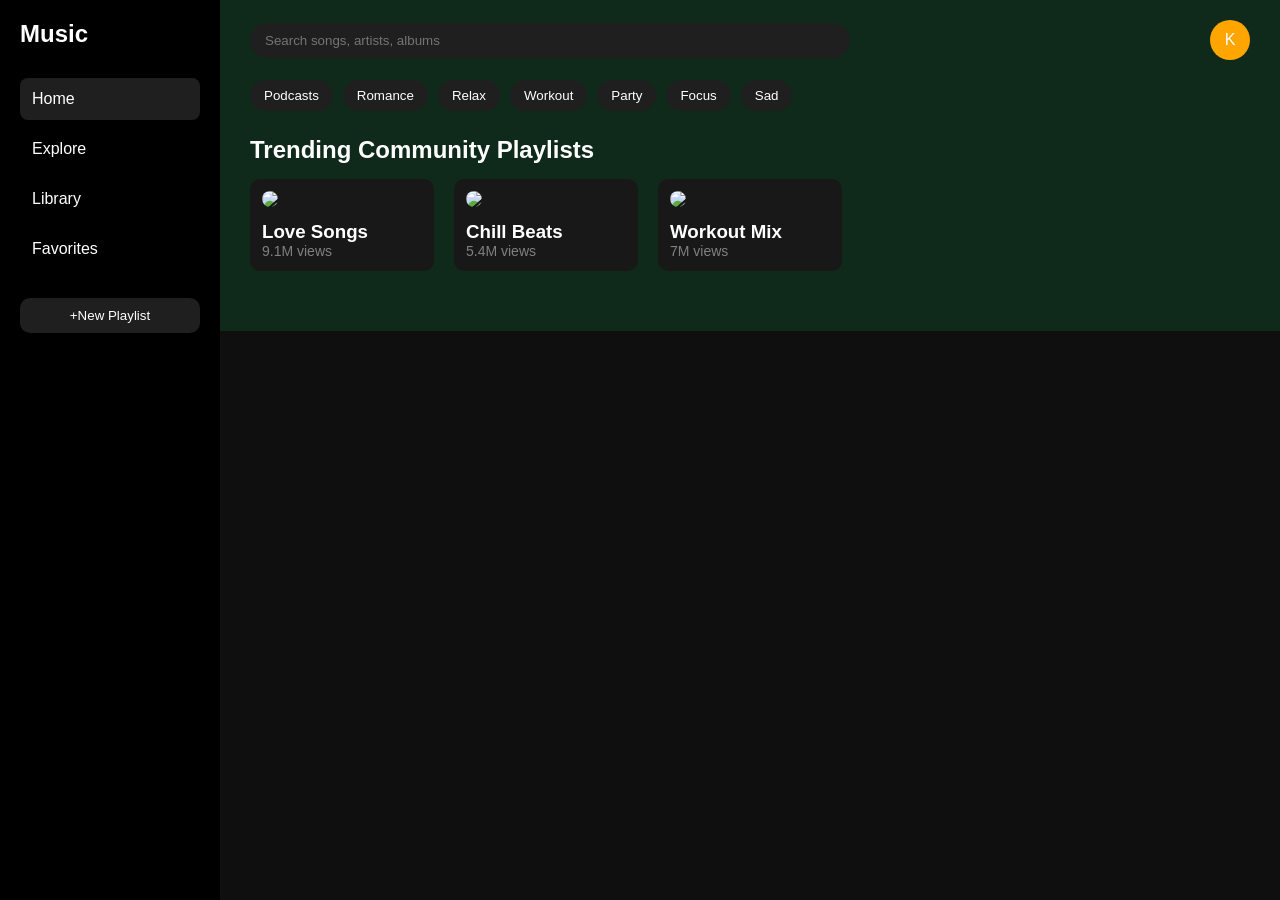
==== index.html @ d83571cf "landing page using HTML CSS" ====
<!DOCTYPE html>
<html lang="en">
<head>
    <meta charset="UTF-8">
    <meta name="viewport" content="width=device-width, initial-scale=1.0">
    <title>Music App</title>
    <link rel="stylesheet" href="style.css">

</head>
<body>
    <!-- SideBar -->
    <aside class="sidebar"> 
        <h2 class="logo">Music</h2>

        <nav>
            <ul>
                <li class="active">Home</li>
                <li>Explore</li>
                <li>Library</li>
                <li>Favorites</li>            
            </ul>
        </nav>

        <button class="playlist-btn">+New Playlist</button>
    </aside>

    <main class="main-content">

        <header class="topbar">
            <input type="text" placeholder="Search songs, artists, albums">
            <div class="profile">K</div>
        </header>

            
        <section class="genres">
            <button>Podcasts</button>
            <button>Romance</button>
            <button>Relax</button>
            <button>Workout</button>
            <button>Party</button>
            <button>Focus</button>
            <button>Sad</button>
        </section>

        <section class="playlist-section">

        <h2>Trending Community Playlists</h2>

        <div class="card-container">

            <article class="music-card">
                <img src="https://picsum.photos/200?1">
                <h3>Love Songs</h3>
                <p>9.1M views</p>
            </article>

            <article class="music-card">
                <img src="https://picsum.photos/200?2">
                <h3>Chill Beats</h3>
                <p>5.4M views</p>
            </article>

            <article class="music-card">
                <img src="https://picsum.photos/200?3">
                <h3>Workout Mix</h3>
                <p>7M views</p>
            </article>


    </main>
</body>
</html>
---- style.css ----
*{
    margin: 0;
    padding: 0;
    box-sizing: border-box;
    font-family: Arial, Helvetica, sans-serif;      
}

body {
    display: flex;  
    background-color: #0f0f0f;
    color: white;
}

.sidebar{
    width: 220px;
    height: 100vh;
    background: #000;
    padding: 20px;
    position: fixed;
}

.logo{
    margin-bottom: 30px;
}

.sidebar ul{
    list-style: none;
}

.sidebar li{
    padding: 12px;
    border-radius: 8px;
    cursor: pointer;
    margin-bottom: 8px;
}

.sidebar li:hover,
.sidebar .active
{
    background: #1f1f1f;;
}

.playlist-btn{
    width: 100%;
    margin-top: 20px;
    padding: 10px;
    border-radius: 10px;
    border: none;
    color: white;
    background: #1f1f1f;
    cursor :pointer;
    
}

.main-content{
    /* background: blue; */
    background-color:#0f2a1a;
    margin-left: 220px;
    padding: 20px 30px;
    width: 100%;
}

.topbar{
    display: flex;
    justify-content: space-between;
    align-items: center;
    margin-bottom: 20px;
}

.topbar input{
    width: 60%;
    padding: 10px 15px;
    border-radius: 20px;
    border: none;
    background: #1f1f1f;
    color: white;
}

.profile{
    width: 40px;
    height: 40px;
    background: orange;
    border-radius: 50%;
    display: flex;
    justify-content: center;
    align-items: center;
}


.genres{
    display: flex;
    gap: 10px;
    margin-bottom: 25px;
    flex-wrap: wrap;
}

.genres button {
    background: #1f1f1f;
    border: none;
    color: white;
    padding: 8px 14px;
    border-radius: 20px;
    cursor: pointer;
}

.genres button:hover {
    background: #333;
}

/* ===== PLAYLIST SECTION ===== */
.playlist-section {
    margin-bottom: 40px;
}

.playlist-section h2 {
    margin-bottom: 15px;
}

.card-container {
    display: grid;
    grid-template-columns: repeat(auto-fill, minmax(180px, 1fr));
    gap: 20px;
}


.music-card {
    background: #181818;
    padding: 12px;
    border-radius: 10px;
    transition: 0.3s;
    cursor: pointer;
}

.music-card img {
    width: 100%;
    border-radius: 8px;
    margin-bottom: 10px;
}

.music-card:hover {
    background: #242424;
    transform: translateY(-5px);
}

.music-card p {
    font-size: 14px;
    color: gray;
}

.music-card.small h4 {
    font-size: 14px;
}
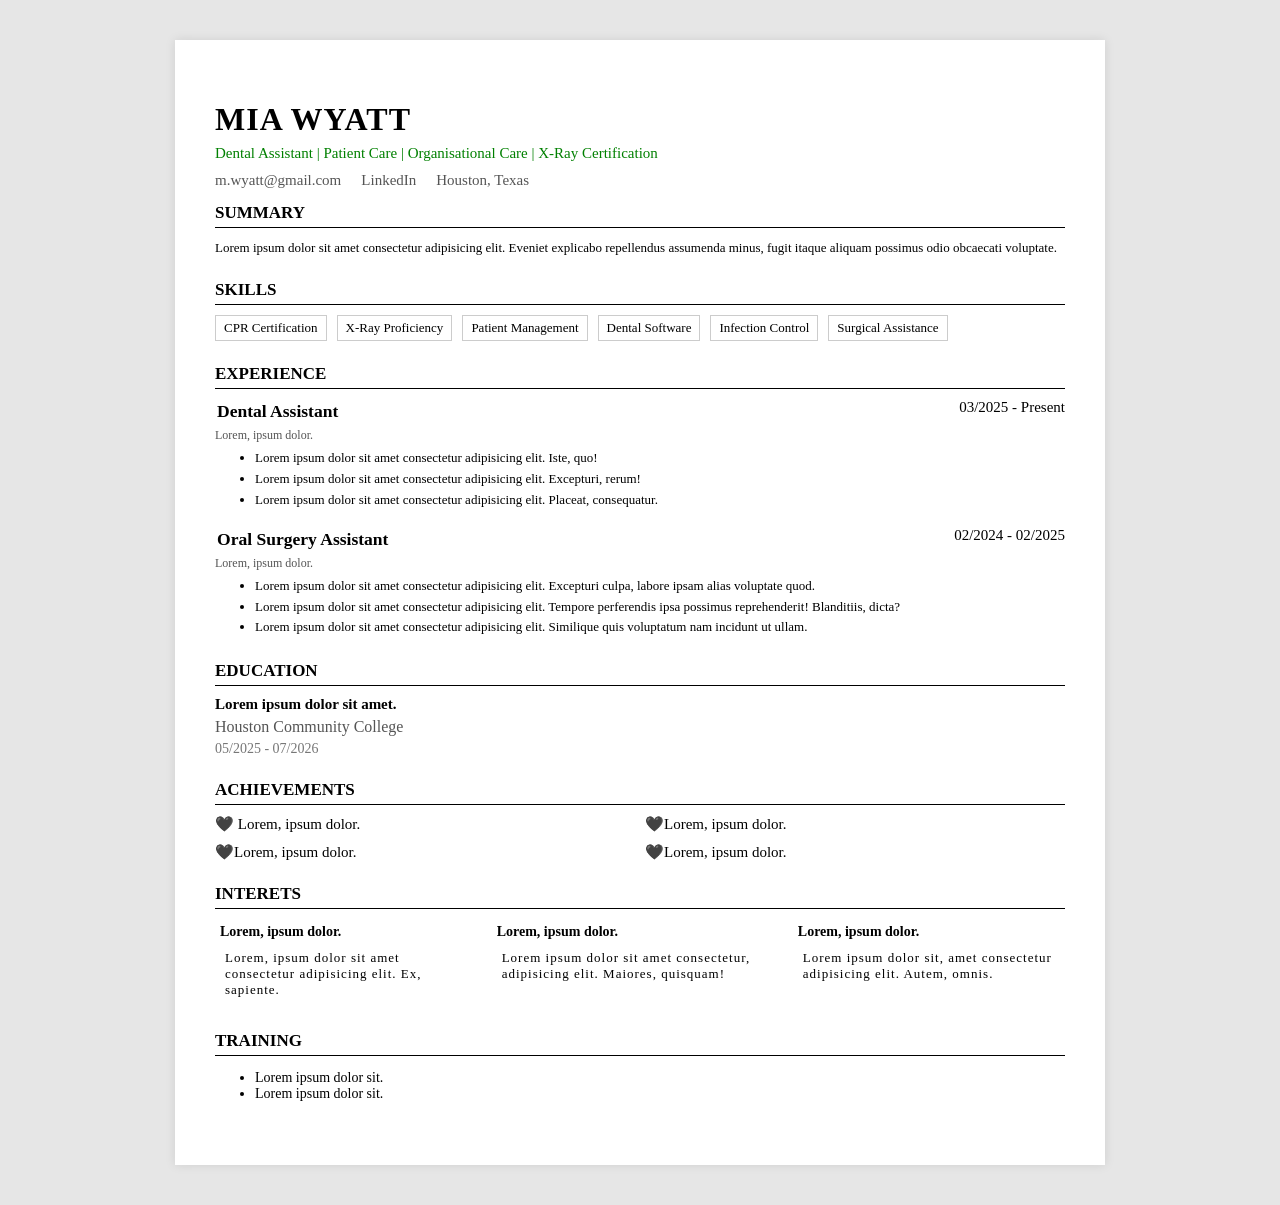
==== commit d0eca709: "Added resume project" ====
--- a/index.html
+++ b/index.html
@@ -3,70 +3,139 @@
 <head>
     <meta charset="UTF-8">
     <meta name="viewport" content="width=device-width, initial-scale=1.0">
-    <title>Music App</title>
-    <link rel="stylesheet" href="style.css">
-
+    <title>Task 1</title>
+    <link rel="stylesheet" href="styles.css"></link>
 </head>
 <body>
-    <!-- SideBar -->
-    <aside class="sidebar"> 
-        <h2 class="logo">Music</h2>
 
-        <nav>
-            <ul>
-                <li class="active">Home</li>
-                <li>Explore</li>
-                <li>Library</li>
-                <li>Favorites</li>            
-            </ul>
-        </nav>
+    <main class="resume">
 
-        <button class="playlist-btn">+New Playlist</button>
-    </aside>
+        <!-- Header -->
+            <header class="header">
+                <h1 class="name"> MIA WYATT</h1>
+                <p class="title">Dental Assistant | Patient Care | Organisational Care | X-Ray Certification</p>
 
-    <main class="main-content">
+                <div class="contact">
+                    <span>m.wyatt@gmail.com</span>
+                    <span>LinkedIn</span>
+                    <span>Houston, Texas</span>
+                </div>
+            </header>
 
-        <header class="topbar">
-            <input type="text" placeholder="Search songs, artists, albums">
-            <div class="profile">K</div>
-        </header>
+        <!--Summary -->
+            <section class="section">
+                <h2 class="section-title">Summary</h2>
+                <p class="summary">
+                    Lorem ipsum dolor sit amet consectetur adipisicing elit. Eveniet explicabo repellendus assumenda minus, fugit itaque aliquam possimus odio obcaecati voluptate.
+                </p>
+            </section>
 
-            
-        <section class="genres">
-            <button>Podcasts</button>
-            <button>Romance</button>
-            <button>Relax</button>
-            <button>Workout</button>
-            <button>Party</button>
-            <button>Focus</button>
-            <button>Sad</button>
-        </section>
+        <!-- Skills -->
+            <section class="section">
+                <h2 class="section-title">Skills</h2>
+                <div class="skills">
+                    <span>CPR Certification</span>
+                    <span>X-Ray Proficiency</span>
+                    <span>Patient Management</span>
+                    <span>Dental Software</span>
+                    <span>Infection Control</span>
+                    <span>Surgical Assistance</span>
 
-        <section class="playlist-section">
+                </div>
 
-        <h2>Trending Community Playlists</h2>
+            </section>
 
-        <div class="card-container">
+            <!--Experience-->
+                <section class="section">
+                    <h2 class="section-title">Experience</h2>
+                        
+                    <article class="job">
+                        <div class="job-header">
+                            <h3>Dental Assistant</h3>
+                            <span class="job-date">03/2025 - Present </span>
+                        </div> 
+                            <p class="job-location">Lorem, ipsum dolor.</p>
+                        
 
-            <article class="music-card">
-                <img src="https://picsum.photos/200?1">
-                <h3>Love Songs</h3>
-                <p>9.1M views</p>
-            </article>
+                        <ul>
+                            <li>Lorem ipsum dolor sit amet consectetur adipisicing elit. Iste, quo!</li>
+                            <li>Lorem ipsum dolor sit amet consectetur adipisicing elit. Excepturi, rerum!</li>
+                            <li>Lorem ipsum dolor sit amet consectetur adipisicing elit. Placeat, consequatur.</li>
+                        </ul>
+                    </article>
 
-            <article class="music-card">
-                <img src="https://picsum.photos/200?2">
-                <h3>Chill Beats</h3>
-                <p>5.4M views</p>
-            </article>
+                    <article class="job">
+                        <div class="job-header">
+                            <h3> Oral Surgery Assistant </h3>
+                            <span class="job-date">02/2024 - 02/2025 </span>
+                        </div>
+                        <p class="job-location"> Lorem, ipsum dolor.</p>
 
-            <article class="music-card">
-                <img src="https://picsum.photos/200?3">
-                <h3>Workout Mix</h3>
-                <p>7M views</p>
-            </article>
+                        <ul>
+                            <li>Lorem ipsum dolor sit amet consectetur adipisicing elit. Excepturi culpa, labore ipsam alias voluptate quod.</li>
+                            <li>Lorem ipsum dolor sit amet consectetur adipisicing elit. Tempore perferendis ipsa possimus reprehenderit! Blanditiis, dicta?</li>
+                            <li>Lorem ipsum dolor sit amet consectetur adipisicing elit. Similique quis voluptatum nam incidunt ut ullam.</li>
+                        </ul>
+
+                    </article>
+                </section>
+            <!--Education  -->
+                <section class="section">
+                    <h2 class="section-title">Education</h2>
+                    <div class="education">
+                        <h3>Lorem ipsum dolor sit amet.</h3>
+                        <p>Houston Community College</p>
+                        <span class="edu-date">05/2025 - 07/2026</span>
+                    </div>
+                </section>
+            <!-- Achievements-->
+                <section class="section">
+                    <h2 class="section-title">Achievements</h2>
+                    <div class="achievements">
+                        <div class="achiev">
+                            Lorem, ipsum dolor.
+                        </div>
+                        <div class="achiev">Lorem, ipsum dolor.</div>
+                        <div class="achiev">Lorem, ipsum dolor.</div>
+                        <div class="achiev">Lorem, ipsum dolor.
+                        </div>
+                    </div>
+                </section>
+
+                <section class="section">
+                    <h2 class="section-title">Interets</h2>
+                    <div class="interests">
+                        <div class="interest">
+                            <h5>Lorem, ipsum dolor.</h3>
+                            <p>Lorem, ipsum dolor sit amet consectetur adipisicing elit. Ex, sapiente.
+
+                            </p>
+                        </div>
+                        
+                        <div class="interest">
+                            <h5>Lorem, ipsum dolor.</h3>
+                            <p>Lorem ipsum dolor sit amet consectetur, adipisicing elit. Maiores, quisquam!</p>
+                        </div>
+                        <div class="interest">
+                            <h5>Lorem, ipsum dolor.</h3>
+                            <p>Lorem ipsum dolor sit, amet consectetur adipisicing elit. Autem, omnis.</p>
+                        </div>                        
+                    </div>
+
+                </section>
+
+                <section class="section">
+                    <h2 class="section-title"> Training</h2>
+                    <ul class="training">
+                    <li>Lorem ipsum dolor sit.</li>
+                    <li>Lorem ipsum dolor sit.</li>
+                </ul>
+                </section>
+                    
+                
+    </main>
 
 
-    </main>
+
 </body>
 </html>
--- a/styles.css
+++ b/styles.css
@@ -0,0 +1,156 @@
+body{
+    /* background-color:aliceblue; */
+    font-family: 'Times New Roman', Times, serif;
+    color: black;
+    /* margin: 0; */
+    background-color: #e6e6e6;
+}
+
+.resume{
+    width: 850px;
+    background-color: white;
+    margin: 40px auto;
+    padding: 40px;
+    box-shadow: 0px 0px 10px rgba(0,0,0,0.1);
+}
+
+.name{
+    font-size: 32px;
+    font-weight: 700;
+    letter-spacing: 1px;
+}
+
+.title{
+    font-size: 15px;
+    color: green;
+    margin-top: -15px;
+}
+
+.contact{
+    font-size: 15px;
+    display: flex;
+    gap: 20px;
+    margin-top: -5px;
+    color: #555
+}
+
+.section{
+    margin-bottom: 23px;
+    /* background-color: red; */
+}
+
+.section-title{
+    /* background-color: blue; */
+    font-size: 17px;
+    font-weight: 700;
+    text-transform: uppercase;
+    border-bottom: 1px solid black;
+    margin-bottom: 10px;
+    padding-bottom: 4px;
+}
+
+.summary{
+    margin-top: 1px;
+    font-size: 13px;
+    line-height: 1.5;
+}
+
+.skills{
+    display: flex;
+    flex-wrap:wrap;
+    gap: 10px;
+}
+
+.skills span{
+    border: 1px solid #ccc;
+    padding:4px 8px;
+    font-size: 13px;
+}
+
+.job{
+    margin-bottom: 16px;
+}
+
+.job-header{
+    display: flex;
+    justify-content: space-between;
+    font-weight: 400;
+    font-size: 15px;
+}
+
+.job-header h3{
+    margin: 2px;
+}
+
+.job-location{
+    margin: 4px 0;
+    font-size: 12px;
+    color: #555;
+}
+
+.job ul{
+    /* padding-left: 18px; */
+    font-size: 13px;
+    line-height: 1.6;
+    margin-top: 5px;
+}
+
+.education h3{
+    font-size: 15px;
+    font-weight: 600;
+    margin-top: 5px; 
+     margin-bottom: 5px;
+}
+
+.education p{
+    margin-top: 3px;
+    margin-bottom: 3px;
+    color: #555
+}
+
+.edu-date{
+    font-size: 14px;
+    margin-top: 3px;
+    color: #777;
+}
+
+.achievements{
+    display:grid;
+    grid-template-columns: repeat(2, 1fr);
+    gap: 10px;
+}
+
+.achiev{
+    font-size: 15px;
+    /* padding-left: 14px; */
+}
+
+.achiev::before{
+    content: "🖤";
+    
+}
+
+.interests{
+    display: flex;
+    justify-content: space-between;
+    gap:10px;
+}
+
+.interest h5{
+    font-size: 14px;
+    margin: 5px;
+}
+
+.interest p{
+    font-size: 13px;
+    margin: 10px;
+    letter-spacing: 1px
+}
+
+.training{
+    font-size: 14px;
+}
+
+
+
+
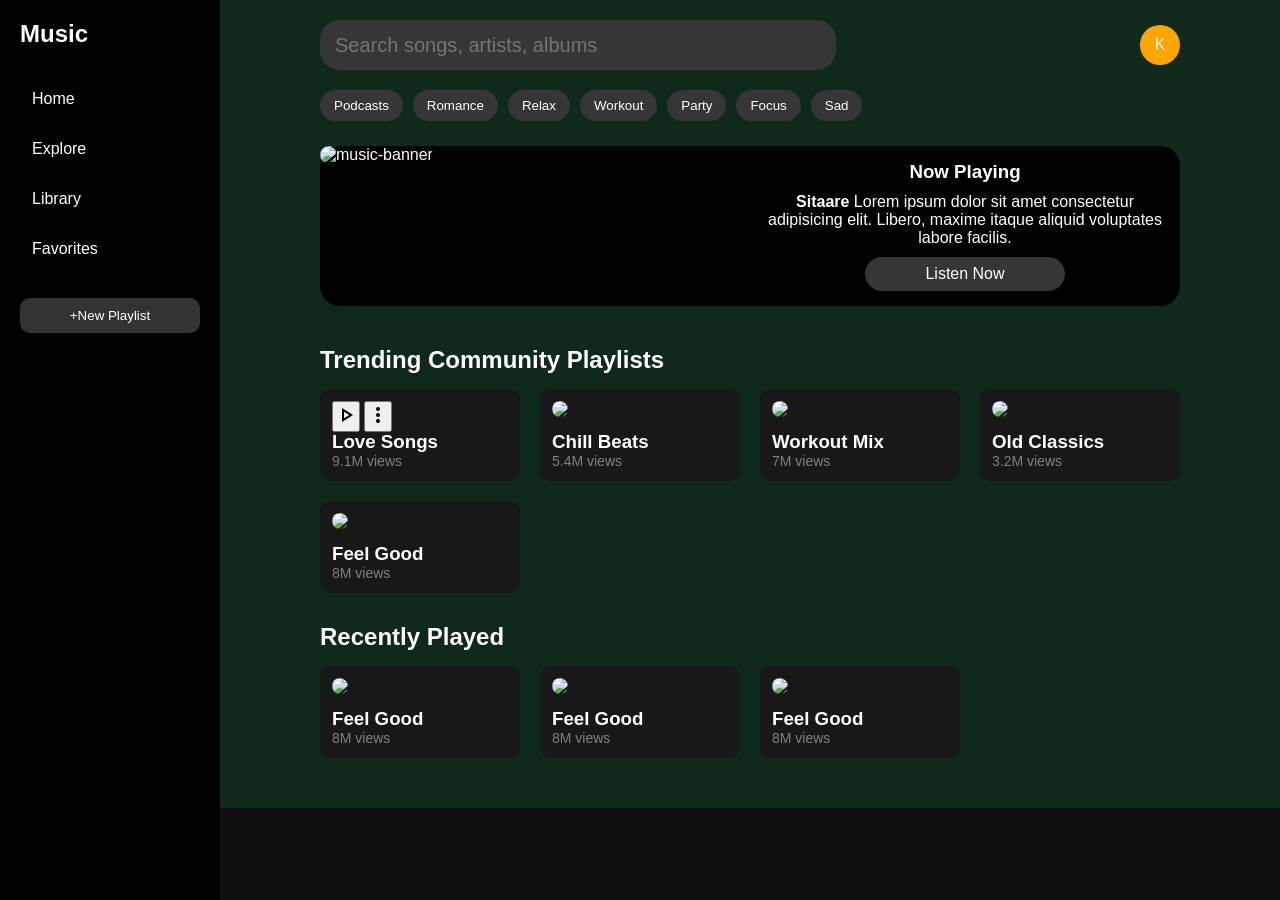
==== commit 9adbcffb: "Added Hero element" ====
--- a/index.html
+++ b/index.html
@@ -3,139 +3,139 @@
 <head>
     <meta charset="UTF-8">
     <meta name="viewport" content="width=device-width, initial-scale=1.0">
-    <title>Task 1</title>
-    <link rel="stylesheet" href="styles.css"></link>
+    <title>Music App</title>
+    <link rel="stylesheet" href="style.css">
+    <link rel="stylesheet" href="https://fonts.googleapis.com/css2?family=Material+Symbols+Outlined" />
 </head>
 <body>
+    <!-- SideBar -->
+    <aside class="sidebar"> 
+        <h2 class="logo">Music</h2>
 
-    <main class="resume">
+        <nav>
+            <ul>
+                <li class="active">
+                    <a href="index.html">Home</a>
+                </li>
+                <li>
+                    <a href="explore.html">Explore</a>
+                </li>
+                <li>Library</li>
+                <li>Favorites</li>            
+            </ul>
+        </nav>
 
-        <!-- Header -->
-            <header class="header">
-                <h1 class="name"> MIA WYATT</h1>
-                <p class="title">Dental Assistant | Patient Care | Organisational Care | X-Ray Certification</p>
+        <button class="playlist-btn">+New Playlist</button>
+    </aside>
 
-                <div class="contact">
-                    <span>m.wyatt@gmail.com</span>
-                    <span>LinkedIn</span>
-                    <span>Houston, Texas</span>
+    <main class="main-content">
+
+        <header class="topbar">
+            <input type="text" placeholder="Search songs, artists, albums">
+            <div class="profile">K</div>
+        </header>
+
+            
+        <section class="genres">
+            <button>Podcasts</button>
+            <button>Romance</button>
+            <button>Relax</button>
+            <button>Workout</button>
+            <button>Party</button>
+            <button>Focus</button>
+            <button>Sad</button>
+        </section>
+
+        <section class="hero">
+            <div class="hero-img">
+                <img src="https://picsum.photos/200?9" alt="music-banner">
+            </div>
+
+            <div class="hero-content">
+                <h3>Now Playing</h1>
+                <p>
+                    <Strong>Sitaare</Strong> Lorem ipsum dolor sit amet consectetur adipisicing elit. Libero, maxime itaque aliquid voluptates labore facilis.
+                </p>
+                <a href="" class="cta-btn"> Listen Now</a>
+                
+
+            </div>
+        </section>
+
+        <section class="playlist-section">
+
+        <h2>Trending Community Playlists</h2>
+
+        <div class="card-container">
+
+            <article class="music-card">
+                <div class="card-img">
+                    <img src="https://picsum.photos/200?1">
+    
+                    <div class="overlay">
+                        <button class="ply-btn">
+                            <span class="material-symbols-outlined">play_arrow</span>
+                        </button>
+                        <button class="dots-btn">
+                            <span class="material-symbols-outlined">more_vert</span>
+                        </button>
+                    </div>
                 </div>
-            </header>
+                <h3>Love Songs</h3>
+                <p>9.1M views</p>
+            </article>
 
-        <!--Summary -->
-            <section class="section">
-                <h2 class="section-title">Summary</h2>
-                <p class="summary">
-                    Lorem ipsum dolor sit amet consectetur adipisicing elit. Eveniet explicabo repellendus assumenda minus, fugit itaque aliquam possimus odio obcaecati voluptate.
-                </p>
-            </section>
+            <article class="music-card">
+                <img src="https://picsum.photos/200?2">
+                <h3>Chill Beats</h3>
+                <p>5.4M views</p>
+            </article>
 
-        <!-- Skills -->
-            <section class="section">
-                <h2 class="section-title">Skills</h2>
-                <div class="skills">
-                    <span>CPR Certification</span>
-                    <span>X-Ray Proficiency</span>
-                    <span>Patient Management</span>
-                    <span>Dental Software</span>
-                    <span>Infection Control</span>
-                    <span>Surgical Assistance</span>
+            <article class="music-card">
+                <img src="https://picsum.photos/200?3">
+                <h3>Workout Mix</h3>
+                <p>7M views</p>
+            </article>
+                        <article class="music-card">
+                <img src="https://picsum.photos/200?4">
+                <h3>Old Classics</h3>
+                <p>3.2M views</p>
+            </article>
 
-                </div>
+            <article class="music-card">
+                <img src="https://picsum.photos/200?5">
+                <h3>Feel Good</h3>
+                <p>8M views</p>
+            </article>
+        </div>
+        </section>
 
-            </section>
+        <section class="playlist-section">
+            <h2>Recently Played</h2>
 
-            <!--Experience-->
-                <section class="section">
-                    <h2 class="section-title">Experience</h2>
-                        
-                    <article class="job">
-                        <div class="job-header">
-                            <h3>Dental Assistant</h3>
-                            <span class="job-date">03/2025 - Present </span>
-                        </div> 
-                            <p class="job-location">Lorem, ipsum dolor.</p>
-                        
+            <div class="card-container">
+                <article class="music-card">
+                    <img src="https://picsum.photos/200?6">
+                    <h3>Feel Good</h3>
+                    <p>8M views</p>
+                </article>
 
-                        <ul>
-                            <li>Lorem ipsum dolor sit amet consectetur adipisicing elit. Iste, quo!</li>
-                            <li>Lorem ipsum dolor sit amet consectetur adipisicing elit. Excepturi, rerum!</li>
-                            <li>Lorem ipsum dolor sit amet consectetur adipisicing elit. Placeat, consequatur.</li>
-                        </ul>
-                    </article>
+                <article class="music-card">
+                    <img src="https://picsum.photos/200?7">
+                    <h3>Feel Good</h3>
+                    <p>8M views</p>
+                </article>
 
-                    <article class="job">
-                        <div class="job-header">
-                            <h3> Oral Surgery Assistant </h3>
-                            <span class="job-date">02/2024 - 02/2025 </span>
-                        </div>
-                        <p class="job-location"> Lorem, ipsum dolor.</p>
+                <article class="music-card">
+                    <img src="https://picsum.photos/200?8">
+                    <h3>Feel Good</h3>
+                    <p>8M views</p>
+                </article>
 
-                        <ul>
-                            <li>Lorem ipsum dolor sit amet consectetur adipisicing elit. Excepturi culpa, labore ipsam alias voluptate quod.</li>
-                            <li>Lorem ipsum dolor sit amet consectetur adipisicing elit. Tempore perferendis ipsa possimus reprehenderit! Blanditiis, dicta?</li>
-                            <li>Lorem ipsum dolor sit amet consectetur adipisicing elit. Similique quis voluptatum nam incidunt ut ullam.</li>
-                        </ul>
+            </div>
 
-                    </article>
-                </section>
-            <!--Education  -->
-                <section class="section">
-                    <h2 class="section-title">Education</h2>
-                    <div class="education">
-                        <h3>Lorem ipsum dolor sit amet.</h3>
-                        <p>Houston Community College</p>
-                        <span class="edu-date">05/2025 - 07/2026</span>
-                    </div>
-                </section>
-            <!-- Achievements-->
-                <section class="section">
-                    <h2 class="section-title">Achievements</h2>
-                    <div class="achievements">
-                        <div class="achiev">
-                            Lorem, ipsum dolor.
-                        </div>
-                        <div class="achiev">Lorem, ipsum dolor.</div>
-                        <div class="achiev">Lorem, ipsum dolor.</div>
-                        <div class="achiev">Lorem, ipsum dolor.
-                        </div>
-                    </div>
-                </section>
+        </section>
 
-                <section class="section">
-                    <h2 class="section-title">Interets</h2>
-                    <div class="interests">
-                        <div class="interest">
-                            <h5>Lorem, ipsum dolor.</h3>
-                            <p>Lorem, ipsum dolor sit amet consectetur adipisicing elit. Ex, sapiente.
-
-                            </p>
-                        </div>
-                        
-                        <div class="interest">
-                            <h5>Lorem, ipsum dolor.</h3>
-                            <p>Lorem ipsum dolor sit amet consectetur, adipisicing elit. Maiores, quisquam!</p>
-                        </div>
-                        <div class="interest">
-                            <h5>Lorem, ipsum dolor.</h3>
-                            <p>Lorem ipsum dolor sit, amet consectetur adipisicing elit. Autem, omnis.</p>
-                        </div>                        
-                    </div>
-
-                </section>
-
-                <section class="section">
-                    <h2 class="section-title"> Training</h2>
-                    <ul class="training">
-                    <li>Lorem ipsum dolor sit.</li>
-                    <li>Lorem ipsum dolor sit.</li>
-                </ul>
-                </section>
-                    
-                
     </main>
-
-
-
 </body>
 </html>
--- a/style.css
+++ b/style.css
@@ -0,0 +1,232 @@
+*{
+    margin: 0;
+    padding: 0;
+    box-sizing: border-box;
+    font-family: Arial, Helvetica, sans-serif;      
+}
+
+body {
+    display: flex;  
+    background-color: #0f0f0f;
+    /* background-color: white; */
+    color: white;
+}
+
+.sidebar{
+    width: 220px;
+    height: 100vh;
+    background: #000;
+    padding: 20px;
+    position: fixed;
+}
+
+.logo{
+    margin-bottom: 30px;
+}
+
+.sidebar ul{
+    list-style: none;
+}
+
+.sidebar li{
+    padding: 12px;
+    border-radius: 8px;
+    cursor: pointer;
+    margin-bottom: 8px;
+}
+
+.sidebar li:hover
+/* .sidebar .active */
+{
+    background: #333;
+    
+}
+
+.sidebar a{
+    text-decoration: none;
+    color: white;
+}
+
+.playlist-btn{
+    width: 100%;
+    margin-top: 20px;
+    padding: 10px;
+    border-radius: 10px;
+    border: none;
+    color: white;
+    background: #333;
+    cursor :pointer; 
+}
+
+.main-content{
+    /* background: blue; */
+    background-color:#0f2a1a;
+    margin-left: 220px;
+    padding: 20px 100px;
+    width: 100%;
+}
+
+.topbar{
+    display: flex;
+    justify-content: space-between;
+    align-items: center;
+    margin-bottom: 20px;
+}
+
+.topbar input{
+    width: 60%;
+    height: 50px;
+    padding: 10px 15px;
+    border-radius: 20px;
+    border: none;
+    background: #363636;
+    color: white;
+    font-size: 20px;
+}
+
+.profile{
+    width: 40px;
+    height: 40px;
+    background: orange;
+    border-radius: 50%;
+    display: flex;
+    justify-content: center;
+    align-items: center;
+}
+
+
+.genres{
+    display: flex;
+    gap: 10px;
+    margin-bottom: 25px;
+    flex-wrap: wrap;
+}
+
+.genres button {
+    background: #363636;
+    border: none;
+    color: white;
+    padding: 8px 14px;
+    border-radius: 20px;
+    cursor: pointer;
+}
+
+.genres button:hover {
+    background: #333;
+}
+
+.playlist-section{
+    margin-bottom: 30px;
+}
+
+.playlist-section h2{
+    margin-bottom: 15px;
+}
+
+.card-container{
+    display: grid;
+    grid-template-columns: repeat(auto-fill, minmax(180px, 1fr));
+    gap: 20px
+}
+
+.music-card{
+    background: #181818;
+    padding: 12px;
+    border-radius: 10px;
+    cursor: pointer;
+    transition: 0.3s;
+}
+
+.music-card:hover{
+    background: #242424;
+    transform:translateY(-5px);
+}
+
+
+.music-card img{
+    width: 100%;
+    border-radius: 8px;
+    margin-bottom: 10px;
+}
+
+.music-card p{
+    font-size: 14px;
+    color: gray;
+}
+
+
+.card-img{
+position: relative;
+
+}
+
+.overlay{
+    position: absolute;
+    top:0;
+    left: 0;
+    right: 0;
+    bottom: 0;
+}
+
+.hero{
+    display: flex;
+    /* height: 150px; */
+    background : black;
+    margin-bottom: 40px;
+    border: 1px;
+    border-radius: 20px;
+    
+}
+
+.hero-img{
+    width:50%;
+}
+.hero-img img{
+    border-radius: 20px;
+    width: 100%;
+    height: 180px;
+}
+
+.hero-content{
+    width: 50%;
+    padding:15px;
+
+    display: flex;
+    flex-direction: column;
+    justify-content: center;
+    gap: 10px;
+    text-align: center;
+}
+
+.hero-content a{
+    text-decoration: none;
+    background: #363636;
+    border: none;
+    color: white;
+    padding: 8px 14px;
+    border-radius: 20px;
+    cursor: pointer;
+    width: 50%;
+    align-self: center;
+}
+
+@media (max-width: 600px){
+
+    .hero{
+        flex-direction: column;
+    }
+
+    .hero-img,
+    .hero-content{
+        width: 100%;
+    }
+
+    .hero-img{
+        height: 200px;
+    }
+}
+
+
+
+
+
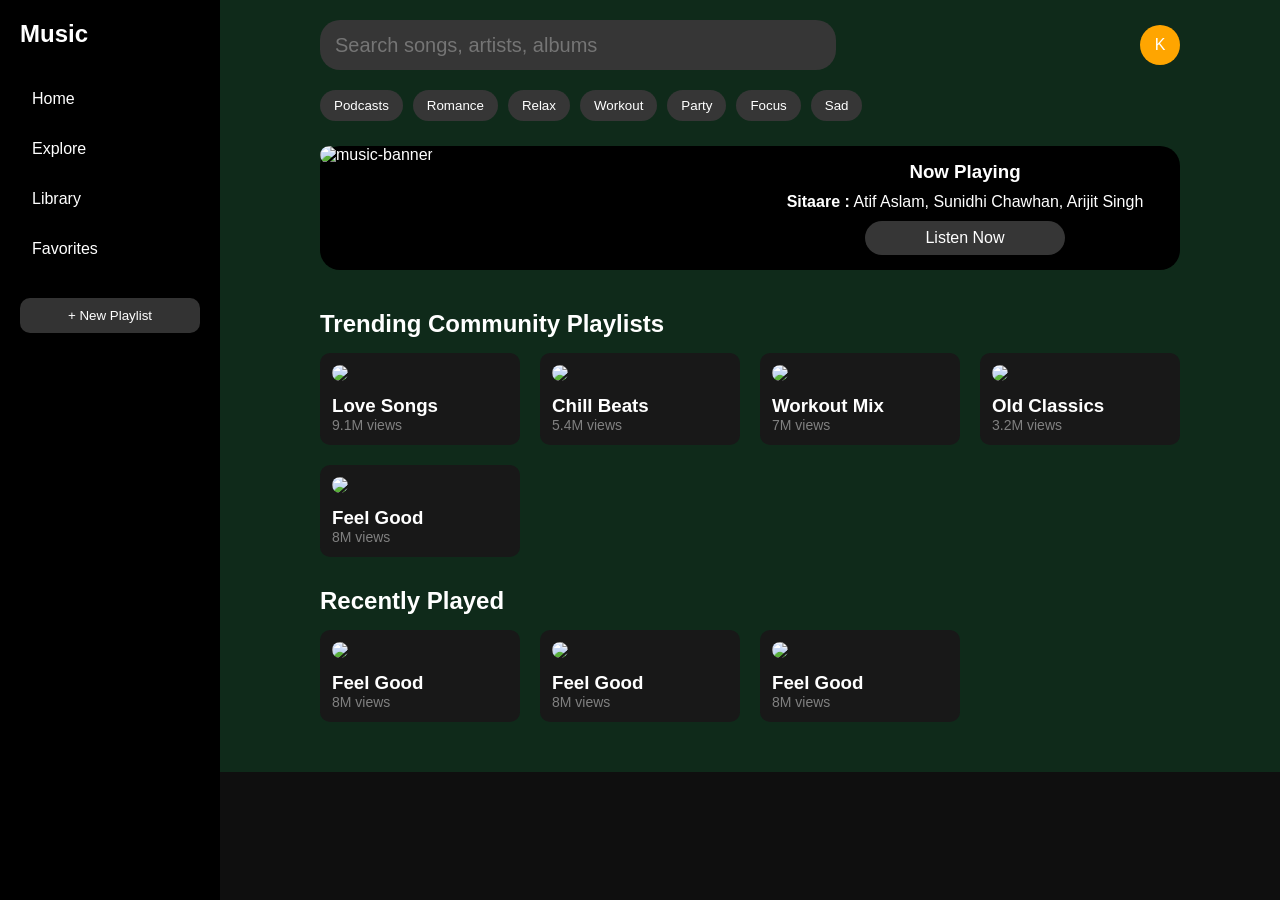
==== commit 4fbd16af: "Changed Hero element n added buttons on cards" ====
--- a/index.html
+++ b/index.html
@@ -25,7 +25,7 @@
             </ul>
         </nav>
 
-        <button class="playlist-btn">+New Playlist</button>
+        <button class="playlist-btn">+ New Playlist</button>
     </aside>
 
     <main class="main-content">
@@ -54,11 +54,9 @@
             <div class="hero-content">
                 <h3>Now Playing</h1>
                 <p>
-                    <Strong>Sitaare</Strong> Lorem ipsum dolor sit amet consectetur adipisicing elit. Libero, maxime itaque aliquid voluptates labore facilis.
+                    <Strong>Sitaare :</Strong> Atif Aslam, Sunidhi Chawhan, Arijit Singh
                 </p>
                 <a href="" class="cta-btn"> Listen Now</a>
-                
-
             </div>
         </section>
 
@@ -138,4 +136,4 @@
 
     </main>
 </body>
-</html>+</html>
--- a/style.css
+++ b/style.css
@@ -154,10 +154,12 @@
     color: gray;
 }
 
+.music-card:hover .overlay {
+   opacity: 1;
+}
 
 .card-img{
 position: relative;
-
 }
 
 .overlay{
@@ -166,25 +168,47 @@
     left: 0;
     right: 0;
     bottom: 0;
+
+    display: flex;
+    flex-direction: column;
+    align-items: flex-end;
+    justify-content: space-between;
+    opacity: 0;
+    padding: 10px;
+}
+
+.ply-btn{
+    background: black;
+    border-radius: 50%;
+    cursor: pointer;
+    color: white;
+    /* margin-:5px; */
+}
+
+.dots-btn{
+    background: black;
+    border-radius: 50%;
+    cursor: pointer;
+    color: white;
+    margin-bottom: 7px;
 }
 
 .hero{
     display: flex;
-    /* height: 150px; */
     background : black;
     margin-bottom: 40px;
     border: 1px;
-    border-radius: 20px;
-    
+    border-radius: 20px;  
 }
 
 .hero-img{
     width:50%;
 }
+
 .hero-img img{
     border-radius: 20px;
     width: 100%;
-    height: 180px;
+    height: 150px;
 }
 
 .hero-content{
@@ -224,9 +248,12 @@
     .hero-img{
         height: 200px;
     }
-}
-
-
-
-
-
+
+    .hero-img img{
+        height: 100%;
+    }
+}
+
+
+
+
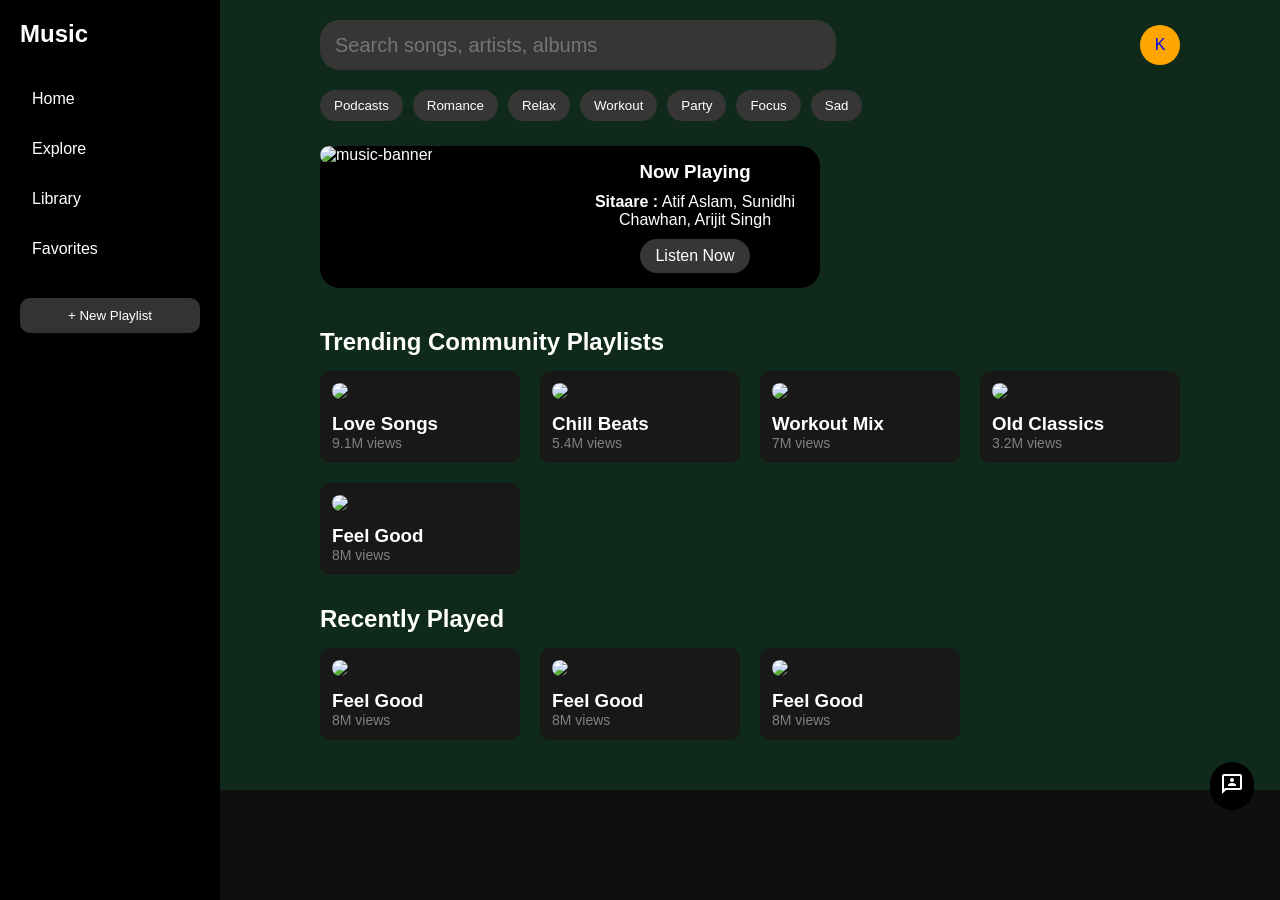
==== commit bc97014d: "Added Login page" ====
--- a/index.html
+++ b/index.html
@@ -25,14 +25,16 @@
             </ul>
         </nav>
 
-        <button class="playlist-btn">+ New Playlist</button>
+        <button class="playlist-btn"> + New Playlist</button>
     </aside>
 
     <main class="main-content">
-
+    
+    <!-- Header -->
         <header class="topbar">
             <input type="text" placeholder="Search songs, artists, albums">
-            <div class="profile">K</div>
+            <!-- <div class="profile">K</div> -->
+            <a href="login.html" class="profile">K</a>
         </header>
 
             
@@ -56,8 +58,12 @@
                 <p>
                     <Strong>Sitaare :</Strong> Atif Aslam, Sunidhi Chawhan, Arijit Singh
                 </p>
-                <a href="" class="cta-btn"> Listen Now</a>
+                <a href="https://music.youtube.com/" class="cta-btn"> Listen Now</a>
             </div>
+        </section>
+
+        <section class="msg-icon">
+            <span class="material-symbols-outlined">3p</span>
         </section>
 
         <section class="playlist-section">
--- a/style.css
+++ b/style.css
@@ -92,6 +92,7 @@
     display: flex;
     justify-content: center;
     align-items: center;
+    text-decoration: none;
 }
 
 
@@ -141,7 +142,6 @@
     background: #242424;
     transform:translateY(-5px);
 }
-
 
 .music-card img{
     width: 100%;
@@ -182,7 +182,6 @@
     border-radius: 50%;
     cursor: pointer;
     color: white;
-    /* margin-:5px; */
 }
 
 .dots-btn{
@@ -199,6 +198,7 @@
     margin-bottom: 40px;
     border: 1px;
     border-radius: 20px;  
+    width: 500px;
 }
 
 .hero-img{
@@ -208,7 +208,7 @@
 .hero-img img{
     border-radius: 20px;
     width: 100%;
-    height: 150px;
+    height: 100%;
 }
 
 .hero-content{
@@ -234,10 +234,11 @@
     align-self: center;
 }
 
-@media (max-width: 600px){
+@media (max-width: 768px){
 
     .hero{
         flex-direction: column;
+        width: 100%;
     }
 
     .hero-img,
@@ -254,6 +255,21 @@
     }
 }
 
-
-
-
+.msg-icon{
+    position: fixed;
+    right: 2%;
+    bottom: 10%;
+
+    background: black;
+    border-radius: 50px;
+    padding: 10px;
+    font-weight: bold;
+    cursor: pointer;
+    transition: 0.3s;
+}
+
+.msg-icon:hover{
+    transform: translateY(-5px);
+}
+
+
